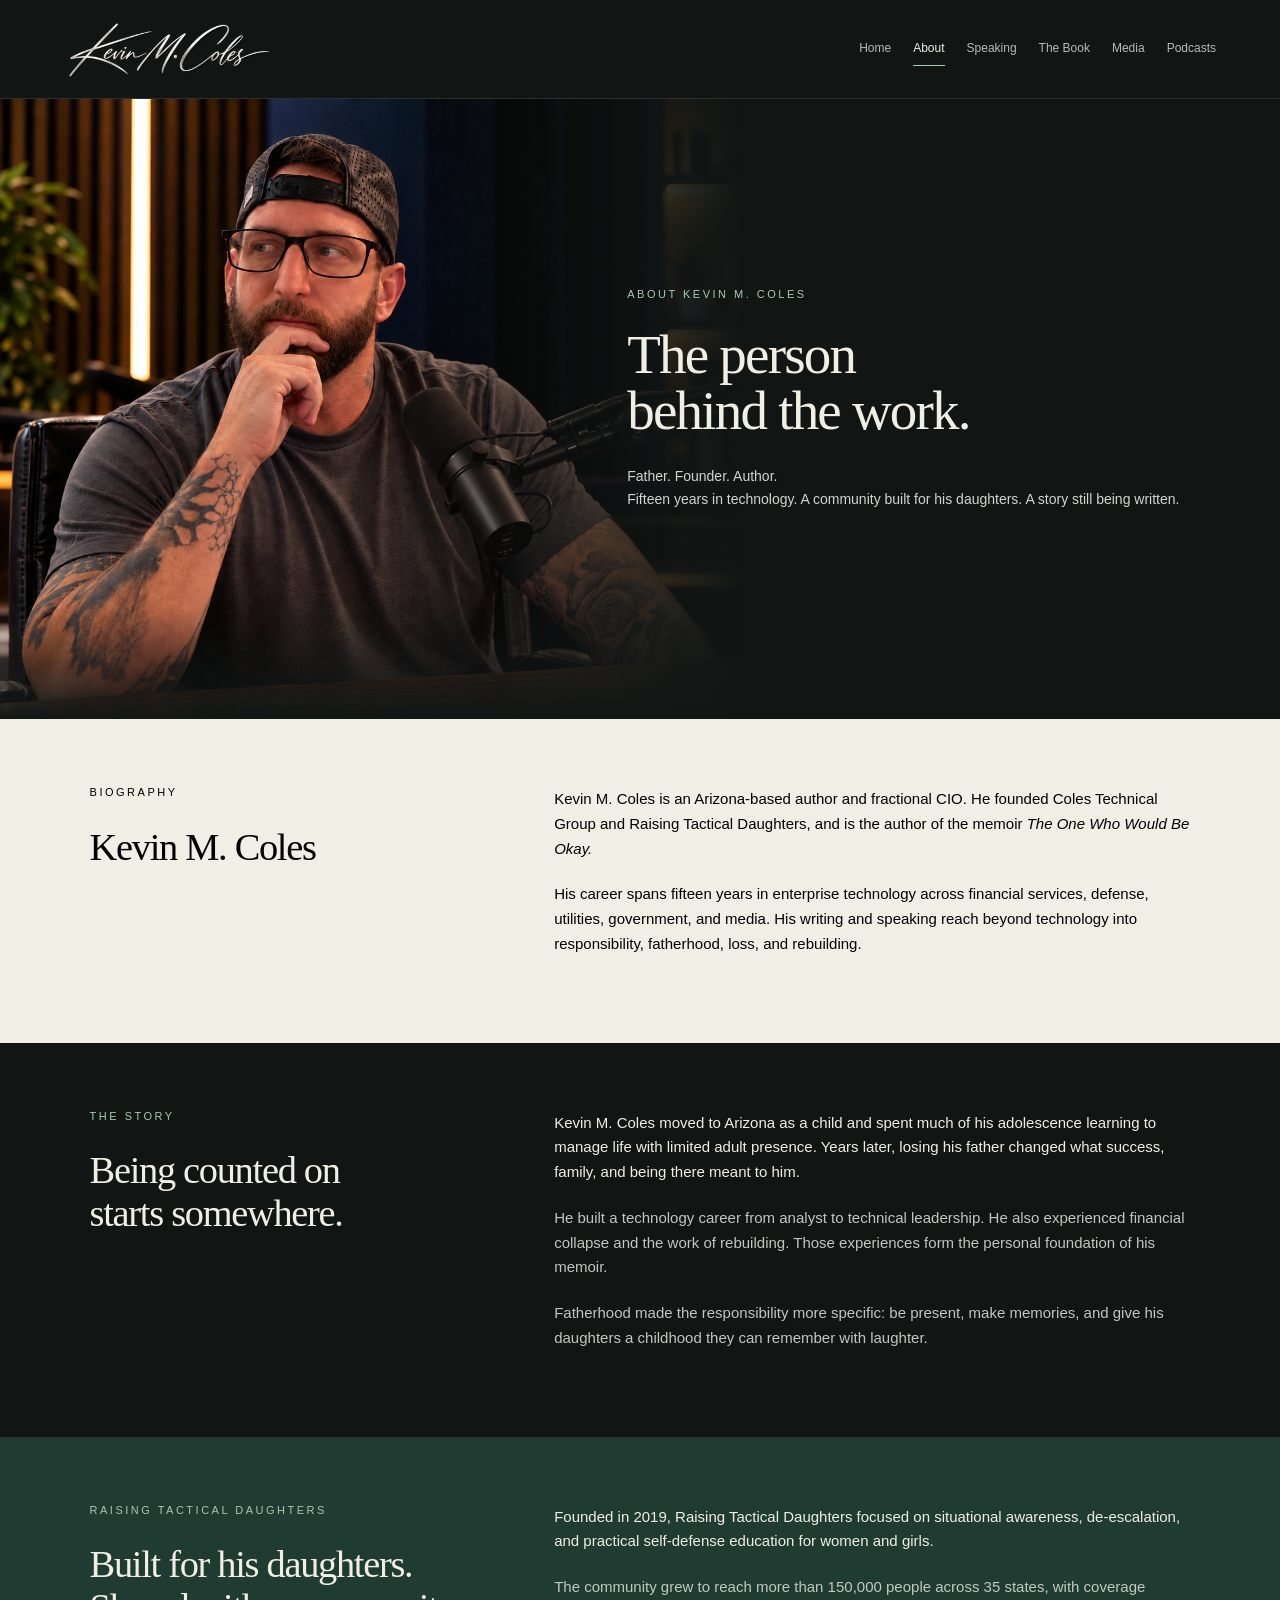
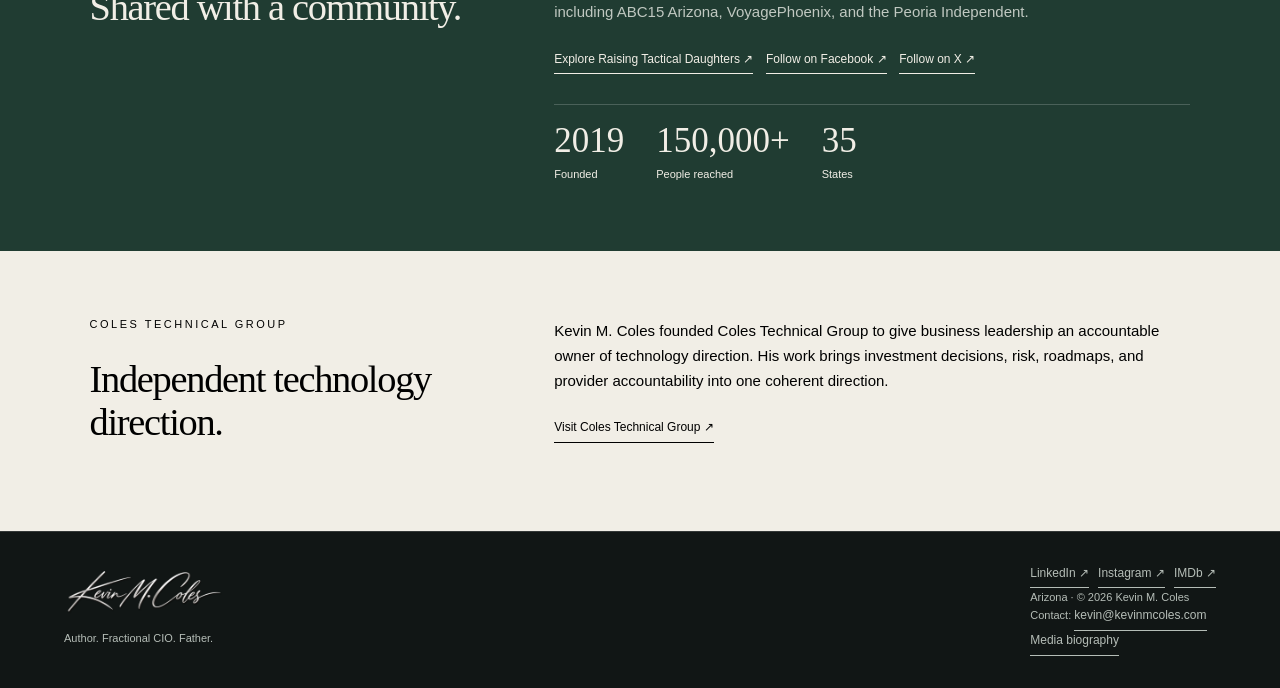
==== about/index.html @ b5ff0e6e "Add Spotify and Apple Podcasts links to Person subjectOf (about)" ====
<!doctype html>
<html lang="en"><head><meta charset="utf-8"><meta name="viewport" content="width=device-width, initial-scale=1"><title>About Kevin M. Coles | Father, Founder &amp; Author</title>
<meta name="description" content="Meet Kevin M. Coles, founder of Coles Technical Group and Raising Tactical Daughters. Discover his story, enterprise technology experience, and approach to fatherhood."><link rel="canonical" href="https://kevinmcoles.com/about/"><meta name="robots" content="index,follow,max-image-preview:large"><meta name="theme-color" content="#111615">
<meta property="og:type" content="website"><meta property="og:site_name" content="Kevin M. Coles"><meta property="og:title" content="About Kevin M. Coles | Father, Founder &amp; Author"><meta property="og:description" content="Meet Kevin M. Coles, founder of Coles Technical Group and Raising Tactical Daughters. Discover his story, enterprise technology experience, and approach to fatherhood."><meta property="og:url" content="https://kevinmcoles.com/about/"><meta property="og:image" content="https://kevinmcoles.com/images/kevin-m-coles-podcast.webp"><meta property="og:image:alt" content="Kevin M. Coles">
<meta name="twitter:card" content="summary_large_image"><meta name="twitter:title" content="About Kevin M. Coles | Father, Founder &amp; Author"><meta name="twitter:description" content="Meet Kevin M. Coles, founder of Coles Technical Group and Raising Tactical Daughters. Discover his story, enterprise technology experience, and approach to fatherhood."><meta name="twitter:image" content="https://kevinmcoles.com/images/kevin-m-coles-podcast.webp">
<link rel="icon" href="/favicon.ico?v=kmc1" sizes="16x16 32x32 48x48"><link rel="icon" href="/favicon-32.png?v=kmc1" type="image/png" sizes="32x32"><link rel="icon" href="/favicon.svg?v=kmc1" type="image/svg+xml" sizes="any"><link rel="apple-touch-icon" href="/apple-touch-icon.png?v=kmc1" sizes="180x180"><link rel="stylesheet" href="/assets/site.css?v=20261025-strip1">
<script type="application/ld+json">{"@context": "https://schema.org", "@graph": [{"@type": "Person", "@id": "https://kevinmcoles.com/#person", "name": "Kevin M. Coles", "givenName": "Kevin", "additionalName": "M.", "familyName": "Coles", "url": "https://kevinmcoles.com/", "image": "https://kevinmcoles.com/images/kevin-portrait.jpg", "description": "Kevin M. Coles is an author and fractional CIO. He founded Coles Technical Group and Raising Tactical Daughters. Not to be confused with the Oregon-based labor attorney of the same name.", "jobTitle": "Author & Fractional CIO", "worksFor": {"@id": "https://colestechnicalgroup.com/#organization"}, "knowsAbout": ["Technology governance", "Enterprise mobility", "Technology leadership", "Fatherhood", "Situational awareness"], "sameAs": ["https://www.linkedin.com/in/kevinmcoles/", "https://www.instagram.com/kevinmcolesofficial/", "https://github.com/KevinMColes", "https://substack.com/@kevinmcoles", "https://medium.com/@KevinMColes", "https://www.amazon.com/stores/author/B0HPX8QGJS", "https://www.goodreads.com/author/show/73347207.Kevin_M_Coles", "https://www.bookbub.com/authors/kevin-m-coles", "https://www.wikidata.org/wiki/Q141620787", "https://www.imdb.com/name/nm19090808/", "https://www.facebook.com/KevinMColesOfficial/", "https://about.me/kevinmcoles", "https://allauthor.com/profile/kevinmcoles/", "https://gravatar.com/kawaiifortunately12cfa35b08", "https://speakerhub.com/speaker/kevin-coles"], "subjectOf": ["https://shows.acast.com/step-stories-podcast-thriving-and-surviving-life-in-blended/episodes/ep-45-kevin-coles", "https://open.spotify.com/episode/154emAimWp7X7W0jd6kQG9", "https://podcasts.apple.com/us/podcast/ep-45-kevin-m-coles-the-father-he-needed-the-father-he-became/id1846685487?i=1000801395231"]}, {"@type": "Organization", "@id": "https://colestechnicalgroup.com/#organization", "name": "Coles Technical Group", "url": "https://colestechnicalgroup.com/", "founder": {"@id": "https://kevinmcoles.com/#person"}}, {"@type": "Organization", "@id": "https://raisingtacticaldaughters.com/#organization", "name": "Raising Tactical Daughters", "legalName": "Kevin M. Coles LLC", "url": "https://raisingtacticaldaughters.com/", "founder": {"@id": "https://kevinmcoles.com/#person"}, "description": "A situational-awareness and safety initiative for girls and women, founded by Kevin M. Coles in Peoria, Arizona in 2019. Operated today as a DBA of Kevin M. Coles LLC.", "foundingDate": "2019", "sameAs": ["https://www.wikidata.org/wiki/Q141694144", "https://www.facebook.com/raisingtacticaldaughtersofficial", "https://x.com/RTDaughters"]}, {"@type": "WebSite", "@id": "https://kevinmcoles.com/#website", "url": "https://kevinmcoles.com/", "name": "Kevin M. Coles", "publisher": {"@id": "https://kevinmcoles.com/#person"}}, {"@type": "ProfilePage", "@id": "https://kevinmcoles.com/about/#webpage", "url": "https://kevinmcoles.com/about/", "name": "About Kevin M. Coles | Father, Founder & Author", "description": "Meet Kevin M. Coles, founder of Coles Technical Group and Raising Tactical Daughters. Discover his story, enterprise technology experience, and approach to fatherhood.", "isPartOf": {"@id": "https://kevinmcoles.com/#website"}, "mainEntity": {"@id": "https://kevinmcoles.com/#person"}, "about": {"@id": "https://kevinmcoles.com/#person"}}]}</script>
</head><body><div id="kmc-site"><a class="skip-link" href="#main-content">Skip to content</a><header class="nav"><a class="brand" href="/" aria-label="Kevin M. Coles | Home"><img src="/images/kevin-m-coles-signature.webp" alt="Kevin M. Coles" width="720" height="240" decoding="async"></a><nav class="links" aria-label="Main navigation"><a href="/">Home</a><a href="/about/" aria-current="page">About</a><a href="/speaking/">Speaking</a><a href="/book/">The Book</a><a href="/media/">Media</a><a href="/podcasts/">Podcasts</a></nav></header><main id="main-content"><div class="page" data-view="about">
<div class="about-opening"><img src="/images/kevin-m-coles-podcast.webp" alt="Kevin M. Coles seated at a podcast microphone" width="1374" height="1145" decoding="async" fetchpriority="high"><div class="about-opening-copy"><div class="eyebrow">About Kevin M. Coles</div><h1><span>The person</span><span>behind the work.</span></h1><p>Father. Founder. Author.<br>Fifteen years in technology. A community built for his daughters. A story still being written.</p></div></div>
<section class="block light"><div class="about-editorial"><div class="about-section-heading"><div class="eyebrow">Biography</div><h2>Kevin M. Coles</h2></div><div class="about-section-body"><p>Kevin M. Coles is an Arizona-based author and fractional CIO. He founded Coles Technical Group and Raising Tactical Daughters, and is the author of the memoir <em>The One Who Would Be Okay.</em></p><p>His career spans fifteen years in enterprise technology across financial services, defense, utilities, government, and media. His writing and speaking reach beyond technology into responsibility, fatherhood, loss, and rebuilding.</p></div></div></section>
<section class="block"><div class="about-editorial"><div class="about-section-heading"><div class="eyebrow">The story</div><h2>Being counted on<br>starts somewhere.</h2></div><div class="about-section-body"><p>Kevin M. Coles moved to Arizona as a child and spent much of his adolescence learning to manage life with limited adult presence. Years later, losing his father changed what success, family, and being there meant to him.</p><p class="muted">He built a technology career from analyst to technical leadership. He also experienced financial collapse and the work of rebuilding. Those experiences form the personal foundation of his memoir.</p><p class="muted">Fatherhood made the responsibility more specific: be present, make memories, and give his daughters a childhood they can remember with laughter.</p></div></div></section>
<section class="block green"><div class="about-editorial"><div class="about-section-heading"><div class="eyebrow">Raising Tactical Daughters</div><h2>Built for his daughters.<br>Shared with a community.</h2></div><div class="about-section-body"><p>Founded in 2019, Raising Tactical Daughters focused on situational awareness, de-escalation, and practical self-defense education for women and girls.</p><p class="muted">The community grew to reach more than 150,000 people across 35 states, with coverage including ABC15 Arizona, VoyagePhoenix, and the Peoria Independent.</p><a class="text-link" href="https://raisingtacticaldaughters.com/" target="_blank" rel="noopener">Explore Raising Tactical Daughters ↗</a> &nbsp; <a class="text-link" href="https://www.facebook.com/raisingtacticaldaughtersofficial" target="_blank" rel="noopener">Follow on Facebook ↗</a> &nbsp; <a class="text-link" href="https://x.com/RTDaughters" target="_blank" rel="noopener">Follow on X ↗</a><div class="stats"><div><b>2019</b><span>Founded</span></div><div><b>150,000+</b><span>People reached</span></div><div><b>35</b><span>States</span></div></div></div></div></section>
<section class="block light"><div class="about-editorial"><div class="about-section-heading"><div class="eyebrow">Coles Technical Group</div><h2>Independent technology direction.</h2></div><div class="about-section-body"><p>Kevin M. Coles founded Coles Technical Group to give business leadership an accountable owner of technology direction. His work brings investment decisions, risk, roadmaps, and provider accountability into one coherent direction.</p><a class="text-link" href="https://colestechnicalgroup.com" target="_blank" rel="noopener">Visit Coles Technical Group ↗</a></div></div></section>
</div></main><footer><div class="footer-identity"><a class="footer-signature" href="/" aria-label="Kevin M. Coles | Home"><img src="/images/kevin-m-coles-signature.webp" alt="Kevin M. Coles" width="720" height="240" decoding="async"></a><span>Author. Fractional CIO. Father.</span></div><div><a class="text-link" href="https://www.linkedin.com/in/kevinmcoles/" target="_blank" rel="noopener">LinkedIn ↗</a> &nbsp; <a class="text-link" href="https://www.instagram.com/kevinmcolesofficial/" target="_blank" rel="noopener">Instagram ↗</a> &nbsp; <a class="text-link" href="https://www.imdb.com/name/nm19090808/" target="_blank" rel="noopener">IMDb ↗</a><br>Arizona · © 2026 Kevin M. Coles<br>Contact: <a class="text-link" href="mailto:kevin@kevinmcoles.com">kevin@kevinmcoles.com</a><br><a class="text-link" href="/media/#press-bio">Media biography</a></div></footer></div></body></html>
---- assets/site.css ----
#kmc-site{--ink:#111615;--paper:#f1eee6;--fog:#b5bdb7;--green:#a8c9b1;--pine:#203c32;background:var(--ink);color:var(--paper);font:15px/1.65 Arial,sans-serif}#kmc-site *{box-sizing:border-box}#kmc-site button,#kmc-site a{font:inherit}#kmc-site button{cursor:pointer}#kmc-site .nav{display:flex;align-items:center;justify-content:space-between;gap:22px;padding:25px 5%;border-bottom:1px solid #ffffff1c;flex-wrap:wrap}#kmc-site .brand{font:italic 27px Georgia,serif;letter-spacing:-1px;background:none;color:var(--paper);border:0;padding:0}#kmc-site .links{display:flex;gap:22px;flex-wrap:wrap}#kmc-site .links button{border:0;color:var(--fog);background:none;padding:7px 0;font-size:12px}#kmc-site .links button[aria-current=page]{color:var(--paper);border-bottom:1px solid var(--green)}#kmc-site .page[hidden]{display:none}#kmc-site .hero{display:grid;grid-template-columns:1.05fr 1fr;min-height:560px}#kmc-site .hero-copy{padding:65px 10% 65px 10%;display:flex;flex-direction:column;justify-content:center}#kmc-site .eyebrow{font:11px/1.5 Arial,sans-serif;letter-spacing:2.5px;text-transform:uppercase;color:var(--green);margin-bottom:25px}#kmc-site h1{font:500 clamp(48px,7vw,83px)/1.02 Georgia,serif;letter-spacing:-3px;margin:0 0 26px}#kmc-site h2{font:500 clamp(32px,4vw,48px)/1.12 Georgia,serif;letter-spacing:-1.3px;margin:0 0 22px}#kmc-site h3{font:500 26px/1.22 Georgia,serif;margin:0 0 15px}#kmc-site p{margin:0 0 21px;max-width:650px}#kmc-site .muted{color:var(--fog)}#kmc-site .photo{position:relative;overflow:hidden;background:#202824}#kmc-site .photo img{width:100%;height:100%;object-fit:cover;position:absolute;object-position:center 18%}#kmc-site .caption{position:absolute;bottom:20px;left:25px;right:25px;color:#fff;font-size:10px;letter-spacing:2px;text-transform:uppercase;text-shadow:0 1px 8px #000}#kmc-site .actions{display:flex;gap:12px;flex-wrap:wrap;margin-top:15px}#kmc-site .action{padding:13px 21px;background:var(--paper);color:var(--ink);border:1px solid var(--paper);text-decoration:none;font-size:12px;display:inline-block}#kmc-site .action.outline{background:transparent;color:inherit;border-color:#87948a}#kmc-site .strip{padding:23px 5%;display:flex;gap:20px;justify-content:space-between;align-items:center;flex-wrap:wrap;background:linear-gradient(90deg,#111615 0%,#1b3327 18%,#2a4d3a 50%,#1b3327 82%,#111615 100%);border-top:1px solid #a8c9b126;border-bottom:1px solid #a8c9b126}#kmc-site .strip span{font-size:11px;color:var(--green);letter-spacing:2px;text-transform:uppercase}#kmc-site .strip strong{font:500 17px Georgia,serif;cursor:default}#kmc-site section.block{padding:65px 7%}#kmc-site .light{background:var(--paper);color:var(--ink)}#kmc-site .light .eyebrow{color:#41664e}#kmc-site .light .muted{color:#58635d}#kmc-site .split{display:grid;grid-template-columns:1fr 1fr;gap:60px;align-items:center}#kmc-site .three{display:grid;grid-template-columns:repeat(3,1fr);gap:28px}#kmc-site .item{border-top:1px solid #87948a66;padding-top:24px}#kmc-site .item p{font-size:14px}#kmc-site .text-link{border:0;border-bottom:1px solid currentColor;padding:0 0 4px;background:none;color:inherit;text-decoration:none;font-size:12px}#kmc-site .book{background:#243c31;color:#eee8dc;aspect-ratio:0.69;max-width:245px;width:85%;margin:10px auto;padding:28px 22px;display:flex;flex-direction:column;justify-content:space-between;box-shadow:10px 14px 0 #11161520;border-left:7px solid #152b21;transform:rotate(-5deg)}#kmc-site .book-title{font:500 37px/1.04 Georgia,serif;letter-spacing:-1px}#kmc-site .book small{font-size:9px;letter-spacing:2px}#kmc-site .book-author{font:14px Georgia,serif}#kmc-site .book-note{text-align:center;font-size:10px;color:#626d65;margin-top:30px}#kmc-site .green{background:var(--pine)}#kmc-site .row{display:grid;grid-template-columns:0.65fr 1.35fr;gap:40px;padding:30px 0;border-top:1px solid #87948a66}#kmc-site .row .eyebrow{margin-bottom:10px}#kmc-site .pagehead{padding:65px 7% 40px;max-width:850px}#kmc-site .pagehead h1{font-size:clamp(45px,7vw,70px)}#kmc-site footer{padding:32px 5%;border-top:1px solid #ffffff25;display:flex;justify-content:space-between;gap:20px;flex-wrap:wrap;font-size:11px;color:var(--fog)}#kmc-site .end{padding:55px 7%;display:flex;justify-content:space-between;align-items:center;gap:25px;flex-wrap:wrap}#kmc-site .end h2{margin:0}#kmc-site .inquiry{padding:26px;background:#ffffff0a;margin-top:25px}#kmc-site .inquiry[hidden]{display:none}#kmc-site .inquiry p{font-size:13px}#kmc-site .form-grid{display:grid;grid-template-columns:1fr 1fr;gap:12px}#kmc-site label{font-size:12px;display:block}#kmc-site input,#kmc-site textarea,#kmc-site select{width:100%;background:var(--ink);color:var(--paper);border:1px solid #87948a;padding:12px;font:14px Arial,sans-serif;margin:7px 0 12px}#kmc-site textarea{min-height:85px}#kmc-site .note{font-size:11px;color:var(--fog)}#kmc-site .stats{display:flex;gap:45px;flex-wrap:wrap;margin-top:30px}#kmc-site .stats b{display:block;font:500 35px Georgia,serif}#kmc-site .stats span{font-size:11px}#kmc-site .wide-copy{max-width:700px}#kmc-site .design{font-size:11px;background:#1b2420;padding:12px 5%;color:var(--fog)}@media(max-width:650px){#kmc-site .hero{grid-template-columns:1fr}#kmc-site .hero-copy{padding:45px 7%}#kmc-site .photo{min-height:390px;grid-row:2}#kmc-site .split,#kmc-site .three,#kmc-site .row{grid-template-columns:1fr;gap:25px}#kmc-site .nav{gap:12px}#kmc-site .links{gap:17px}#kmc-site .form-grid{grid-template-columns:1fr}#kmc-site section.block{padding:45px 7%}#kmc-site .hero h1{font-size:64px}}

#kmc-site .light h1,#kmc-site .light h2,#kmc-site .light h3,#kmc-site .light p,#kmc-site .light p em,#kmc-site .light .muted,#kmc-site .light .eyebrow,#kmc-site .light .text-link,#kmc-site .light .action.outline,#kmc-site .light .book-note{color:#000!important;-webkit-text-fill-color:#000!important}
#kmc-site .book,#kmc-site .book small,#kmc-site .book-title,#kmc-site .book-author{color:#f1eee6!important;-webkit-text-fill-color:#f1eee6!important}
#kmc-site [data-view="home"] .hero{display:block;position:relative;isolation:isolate;min-height:640px;overflow:hidden;background:#111615}
#kmc-site [data-view="home"] .hero>.photo{position:absolute;inset:0 0 0 38%;z-index:-2;min-height:0;background:#111615}
#kmc-site [data-view="home"] .hero>.photo img{object-fit:cover;object-position:55% 17%;height:100%;width:100%}
#kmc-site [data-view="home"] .hero:after{content:"";position:absolute;inset:0;z-index:-1;pointer-events:none;background:linear-gradient(90deg,#111615 0%,#111615 32%,rgba(17,22,21,.97) 39%,rgba(17,22,21,.7) 47%,rgba(17,22,21,.15) 61%,transparent 75%),linear-gradient(0deg,rgba(17,22,21,.55),transparent 25%)}
#kmc-site [data-view="home"] .hero-copy{position:relative;width:60%;padding:90px 0 90px 7%;min-height:640px;justify-content:center}
#kmc-site [data-view="home"] .hero h1{font-size:clamp(62px,8.7vw,105px);letter-spacing:-4px;max-width:100%;text-shadow:0 3px 24px #11161555}
#kmc-site [data-view="home"] .hero-copy p{max-width:345px;color:#d1d6d0}
#kmc-site [data-view="home"] .hero-copy .actions{max-width:450px}
#kmc-site [data-view="home"] .hero .caption{display:none}
#kmc-site [data-view="about"] .about-intro{grid-template-columns:.95fr 1.15fr;gap:50px;align-items:center}
#kmc-site [data-view="about"] .about-photo{background:#17201e;min-height:450px;aspect-ratio:1.1;overflow:hidden;position:relative;margin:0}
#kmc-site [data-view="about"] .about-photo img{width:100%;height:100%;position:absolute;inset:0;object-fit:cover;object-position:45% center}
@media(max-width:650px){#kmc-site [data-view="home"] .hero{min-height:760px}#kmc-site [data-view="home"] .hero>.photo{inset:0 0 auto 0;height:440px}#kmc-site [data-view="home"] .hero>.photo img{object-position:center 19%}#kmc-site [data-view="home"] .hero:after{background:linear-gradient(0deg,#111615 0%,#111615 40%,rgba(17,22,21,.94) 48%,rgba(17,22,21,.3) 66%,transparent 83%)}#kmc-site [data-view="home"] .hero-copy{width:100%;min-height:760px;justify-content:flex-end;padding:340px 7% 45px}#kmc-site [data-view="home"] .hero h1{font-size:64px;letter-spacing:-2px}#kmc-site [data-view="home"] .hero-copy p{max-width:100%}#kmc-site [data-view="about"] .about-intro{grid-template-columns:1fr;gap:30px}#kmc-site [data-view="about"] .about-photo{min-height:0;aspect-ratio:1.1}}

#kmc-site .about-opening{position:relative;isolation:isolate;min-height:620px;display:flex;justify-content:flex-end;align-items:center;overflow:hidden;background:#111615}
#kmc-site .about-opening>img{position:absolute;inset:0;width:100%;height:100%;object-fit:cover;object-position:35% 35%;z-index:-2}
#kmc-site .about-opening:after{content:"";position:absolute;inset:0;z-index:-1;background:linear-gradient(90deg,transparent 26%,rgba(17,22,21,.15) 40%,rgba(17,22,21,.86) 64%,#111615 100%),linear-gradient(0deg,#111615 0%,transparent 20%)}
#kmc-site .about-opening-copy{width:43%;padding:50px 6% 50px 0}
#kmc-site .about-opening-copy h1{font-size:clamp(38px,5vw,64px);letter-spacing:-2px}
#kmc-site .about-opening-copy p{color:#d1d6d0;font-size:14px}
#kmc-site .about-bio{max-width:740px;margin:auto}
#kmc-site .about-bio p{max-width:none}
@media(max-width:650px){#kmc-site .about-opening{min-height:750px;align-items:flex-end}#kmc-site .about-opening>img{height:490px;object-position:32% center}#kmc-site .about-opening:after{background:linear-gradient(0deg,#111615 0%,#111615 33%,rgba(17,22,21,.9) 40%,transparent 68%)}#kmc-site .about-opening-copy{width:100%;padding:380px 7% 40px}#kmc-site .about-opening-copy h1{font-size:48px}}


html{scroll-behavior:smooth;background:#111615}body{margin:0}#kmc-site{min-height:100vh}#kmc-site .nav .links a{border:0;color:var(--fog);background:none;padding:7px 0;font-size:12px;text-decoration:none}#kmc-site .nav .links a[aria-current=page]{color:var(--paper);border-bottom:1px solid var(--green)}#kmc-site .brand{text-decoration:none}#kmc-site a:focus-visible{outline:3px solid var(--green);outline-offset:6px}#kmc-site .light a:focus-visible{outline-color:#203c32}#kmc-site .skip-link{position:absolute;top:-100px;left:20px;z-index:10;background:#f1eee6;color:#000;padding:12px}#kmc-site .skip-link:focus{top:10px}#kmc-site .hero-copy .eyebrow{max-width:350px}#kmc-site .photo img,#kmc-site .about-opening>img{display:block}#kmc-site .light .book-title,#kmc-site .light .book-author,#kmc-site .light .book small{color:#f1eee6!important;-webkit-text-fill-color:#f1eee6!important}#kmc-site .record-links{display:flex;gap:15px;flex-wrap:wrap}#kmc-site .muted{color:#c0c8c1}#kmc-site .inquiry-note{font-size:13px;margin-top:18px}#kmc-site .text-link{display:inline-block}#kmc-site .nav{max-width:1600px;margin:auto}#kmc-site main,#kmc-site footer{max-width:1600px;margin:auto}#kmc-site .hero h1,#kmc-site .about-opening-copy h1{color:#f1eee6}#kmc-site .pagehead h1,#kmc-site .block:not(.light) h2,#kmc-site .block:not(.light) h3,#kmc-site .end:not(.light) h2{color:#f1eee6}#kmc-site .action:hover{background:#dce6db;border-color:#dce6db}#kmc-site .action.outline:hover{background:#ffffff12}#kmc-site .light .action.outline:hover{background:#1116150a}#kmc-site .text-link:hover{opacity:.75}#kmc-site .brand:hover{color:#a8c9b1}#kmc-site .light .item .eyebrow{font-size:11px}#kmc-site .light{color-scheme:light}#kmc-site .portrait-credit{font-size:11px;color:#c0c8c1}#kmc-site .footer-more{padding-top:14px}#kmc-site .footer-more a{font-size:11px}
@media(min-width:1400px){#kmc-site .hero{min-height:740px}#kmc-site .hero-copy{min-height:740px}}@media(max-width:380px){#kmc-site .links{gap:12px}#kmc-site .brand{font-size:25px}#kmc-site .action{padding:12px 15px}#kmc-site [data-view="home"] .hero h1{font-size:58px}#kmc-site [data-view="about"] .about-opening-copy h1{font-size:43px}}@media(prefers-reduced-motion:reduce){html{scroll-behavior:auto}*,*:before,*:after{animation:none!important;transition:none!important}}

#kmc-site .actual-book{width:85%;max-width:300px;margin:20px auto 10px;transform:rotate(-3deg);box-shadow:6px 5px 0 #d3cbbd,13px 16px 28px #11161526;border-left:4px solid #d4cbbb;background:#f1eee6}#kmc-site .actual-book img{display:block;width:100%;height:auto}#kmc-site .book-subtitle{font:italic 23px/1.4 Georgia,serif}#kmc-site .actual-book+.book-note{margin-top:24px}

/* Keep the whole portrait in frame rather than enlarging it to fill a wide slot. */
#kmc-site [data-view="home"] .hero>.photo img{inset:auto 4% 0 auto;width:auto;height:calc(100% - 36px);max-width:100%;object-fit:contain;object-position:right bottom;mask-image:linear-gradient(to right,transparent 0%,#000 18%,#000 100%);-webkit-mask-image:linear-gradient(to right,transparent 0%,#000 18%,#000 100%)}
#kmc-site .about-opening>img{inset:0 auto 0 0;width:67%;height:100%;object-fit:contain;object-position:left center}
#kmc-site [data-view="about"] .about-bio,#kmc-site [data-view="about"] .wide-copy{width:100%;max-width:none;margin:0;text-align:left}
#kmc-site [data-view="about"] .block p{max-width:none}
@media(max-width:650px){#kmc-site [data-view="home"] .hero>.photo img{inset:14px 0 0;width:100%;height:100%;object-fit:contain;object-position:center top;mask-image:none;-webkit-mask-image:none}#kmc-site .about-opening>img{width:100%;height:490px;object-fit:contain;object-position:center top}}
@media(min-width:651px){#kmc-site [data-view="home"] .hero:after{background:linear-gradient(180deg,#111615 0%,rgba(17,22,21,0) 18%),linear-gradient(90deg,#111615 0%,#111615 32%,rgba(17,22,21,.97) 39%,rgba(17,22,21,.7) 47%,rgba(17,22,21,.15) 61%,transparent 75%),linear-gradient(0deg,rgba(17,22,21,.55),transparent 25%)}}

/* About: one blended photographic opening and a consistent editorial grid. */
#kmc-site .about-opening>img{inset:0 auto 0 0;width:auto;height:100%;max-width:72%;object-fit:contain;object-position:left center;mask-image:linear-gradient(90deg,#000 0%,#000 52%,transparent 100%);-webkit-mask-image:linear-gradient(90deg,#000 0%,#000 52%,transparent 100%)}
#kmc-site .about-opening:after{background:linear-gradient(90deg,transparent 0%,transparent 28%,rgba(17,22,21,.12) 42%,#111615 73%),linear-gradient(0deg,#111615 0%,transparent 18%)}
#kmc-site .about-opening-copy{width:51%;padding:55px 7% 55px 0}
#kmc-site .about-opening-copy h1{font-size:clamp(38px,4.3vw,62px);letter-spacing:-1.8px}
#kmc-site .about-opening-copy h1 span{display:block}
#kmc-site [data-view="about"] .about-editorial{display:grid;grid-template-columns:minmax(0,.85fr) minmax(0,1.35fr);gap:clamp(32px,5vw,80px);align-items:start;width:100%}
#kmc-site [data-view="about"] .about-section-heading h2{font-size:clamp(29px,3vw,43px)}
#kmc-site [data-view="about"] .about-section-body{max-width:720px;min-width:0;padding-top:3px}
#kmc-site [data-view="about"] .about-section-body p{max-width:none}
#kmc-site [data-view="about"] .stats{gap:32px;padding-top:16px;border-top:1px solid #ffffff30}
@media(max-width:750px){#kmc-site [data-view="about"] .about-editorial{grid-template-columns:1fr;gap:16px}#kmc-site [data-view="about"] .about-section-body{max-width:none;padding:0}}
@media(max-width:650px){#kmc-site .about-opening>img{width:100%;height:auto;max-width:none;inset:0 0 auto;mask-image:linear-gradient(180deg,#000 0%,#000 55%,transparent 100%);-webkit-mask-image:linear-gradient(180deg,#000 0%,#000 55%,transparent 100%)}#kmc-site .about-opening:after{background:linear-gradient(0deg,#111615 0%,#111615 28%,rgba(17,22,21,.65) 43%,transparent 66%)}#kmc-site .about-opening-copy{width:100%;padding:370px 7% 45px}#kmc-site .about-opening-copy h1{font-size:clamp(35px,7.5vw,48px)}}

/* The signature is the brand mark; keep it readable and give it room. */
#kmc-site .nav{padding-top:14px;padding-bottom:14px;min-height:94px}
#kmc-site .brand{display:block;width:210px;flex:0 0 auto;padding:0;border:0}
#kmc-site .brand img{display:block;width:100%;height:auto}
#kmc-site .footer-identity{display:flex;flex-direction:column;gap:12px}
#kmc-site .footer-signature{display:block;width:160px}
#kmc-site .footer-signature img{display:block;width:100%;height:auto}
#kmc-site .strip>a{font:500 17px Georgia,serif;color:var(--paper);text-decoration:none;border-bottom:1px solid transparent;padding:4px 0}
#kmc-site .strip>a:hover{border-bottom-color:var(--green)}
#kmc-site .speaking-opening{max-width:none;display:grid;grid-template-columns:minmax(0,1.5fr) minmax(0,.65fr);gap:clamp(35px,5vw,80px);padding-bottom:65px}
#kmc-site .speaking-opening h1{font-size:clamp(40px,4.3vw,66px);letter-spacing:-2px}
#kmc-site .speaking-context{padding-top:8px;min-width:0}
#kmc-site .context-line{border-top:1px solid #ffffff25;padding:20px 0 4px}
#kmc-site .context-line>span{font:500 20px/1.2 Georgia,serif;color:var(--paper);display:block;margin-bottom:10px}
#kmc-site .context-line p{font-size:13px;color:#c0c8c1}
#kmc-site .press-feature{display:grid;grid-template-columns:.65fr 1.35fr;gap:40px;border-top:1px solid #87948a66;padding:38px 0 35px;align-items:center}
#kmc-site .press-feature h2{margin-bottom:12px}
#kmc-site .press-topic{font:italic 23px/1.3 Georgia,serif}
#kmc-site [data-view="media"] .pagehead{max-width:1000px}
#kmc-site [data-view="media"] .block.green p{max-width:790px}
@media(max-width:850px){#kmc-site .speaking-opening{grid-template-columns:1fr}#kmc-site .speaking-context{display:grid;grid-template-columns:repeat(3,minmax(0,1fr));gap:18px}#kmc-site .speaking-context>.eyebrow{grid-column:1/-1;margin-bottom:0}}
@media(max-width:650px){#kmc-site .nav{padding-top:12px;padding-bottom:15px;gap:13px}#kmc-site .brand{width:185px}#kmc-site .speaking-context,#kmc-site .press-feature{grid-template-columns:1fr;gap:15px}#kmc-site .speaking-opening h1{font-size:43px;letter-spacing:-1.7px}#kmc-site .press-feature{padding:28px 0}#kmc-site .speaking-opening{padding-bottom:45px}}
#kmc-site .press-quote{font:500 clamp(23px,2.5vw,32px)/1.35 Georgia,serif;margin:0 0 16px;letter-spacing:-.4px}#kmc-site .quote-credit{font-size:11px;text-transform:uppercase;letter-spacing:1.3px}

/* Give the speaking overview and memoir separate visual beats. */
#kmc-site [data-view="home"] .home-talks{padding-bottom:100px}
#kmc-site [data-view="home"] .home-talks>h2{margin-bottom:40px}
#kmc-site [data-view="home"] .home-talks .three{gap:36px}
#kmc-site [data-view="home"] .home-talks .item{display:flex;flex-direction:column;align-items:flex-start}
#kmc-site [data-view="home"] .home-talks .item .text-link{margin-top:auto}
#kmc-site [data-view="home"] .home-book{position:relative;padding-top:105px;padding-bottom:100px}
#kmc-site [data-view="home"] .home-book:before{content:"";position:absolute;left:7%;right:7%;top:0;height:1px;background:#11161529}
#kmc-site [data-view="home"] .home-book .split{gap:80px}
@media(max-width:650px){#kmc-site [data-view="home"] .home-talks{padding-bottom:65px}#kmc-site [data-view="home"] .home-talks>h2{margin-bottom:30px}#kmc-site [data-view="home"] .home-talks .three{gap:38px}#kmc-site [data-view="home"] .home-book{padding-top:70px;padding-bottom:65px}#kmc-site [data-view="home"] .home-book .split{gap:45px}}

/* The real Kit embed sits in a dedicated, responsive signup section. */
#kmc-site .newsletter{border-top:1px solid #ffffff20;padding-top:85px;padding-bottom:85px}
#kmc-site .newsletter .split{align-items:center}
#kmc-site .newsletter-form{min-width:0;background:#f1eee6;color:#111615;padding:24px;border-radius:3px;color-scheme:light}
#kmc-site .newsletter-form .formkit-form{margin:0 auto!important;max-width:100%!important;width:100%!important}
#kmc-site .newsletter-form input{max-width:100%;color:#111615}
#kmc-site .newsletter-form p{max-width:100%}
@media(max-width:650px){#kmc-site .newsletter{padding-top:60px;padding-bottom:60px}#kmc-site .newsletter-form{padding:12px}}
#kmc-site .newsletter-form input[type="email"]{background:#fff!important;color:#111615!important;-webkit-text-fill-color:#111615!important;border:1px solid #a4aea6!important;font:15px/1.5 Arial,sans-serif!important}
#kmc-site .newsletter-form input[type="email"]::placeholder{color:#59655d!important;opacity:1}
#kmc-site .newsletter-form input:focus-visible{outline:2px solid #203c32;outline-offset:3px}
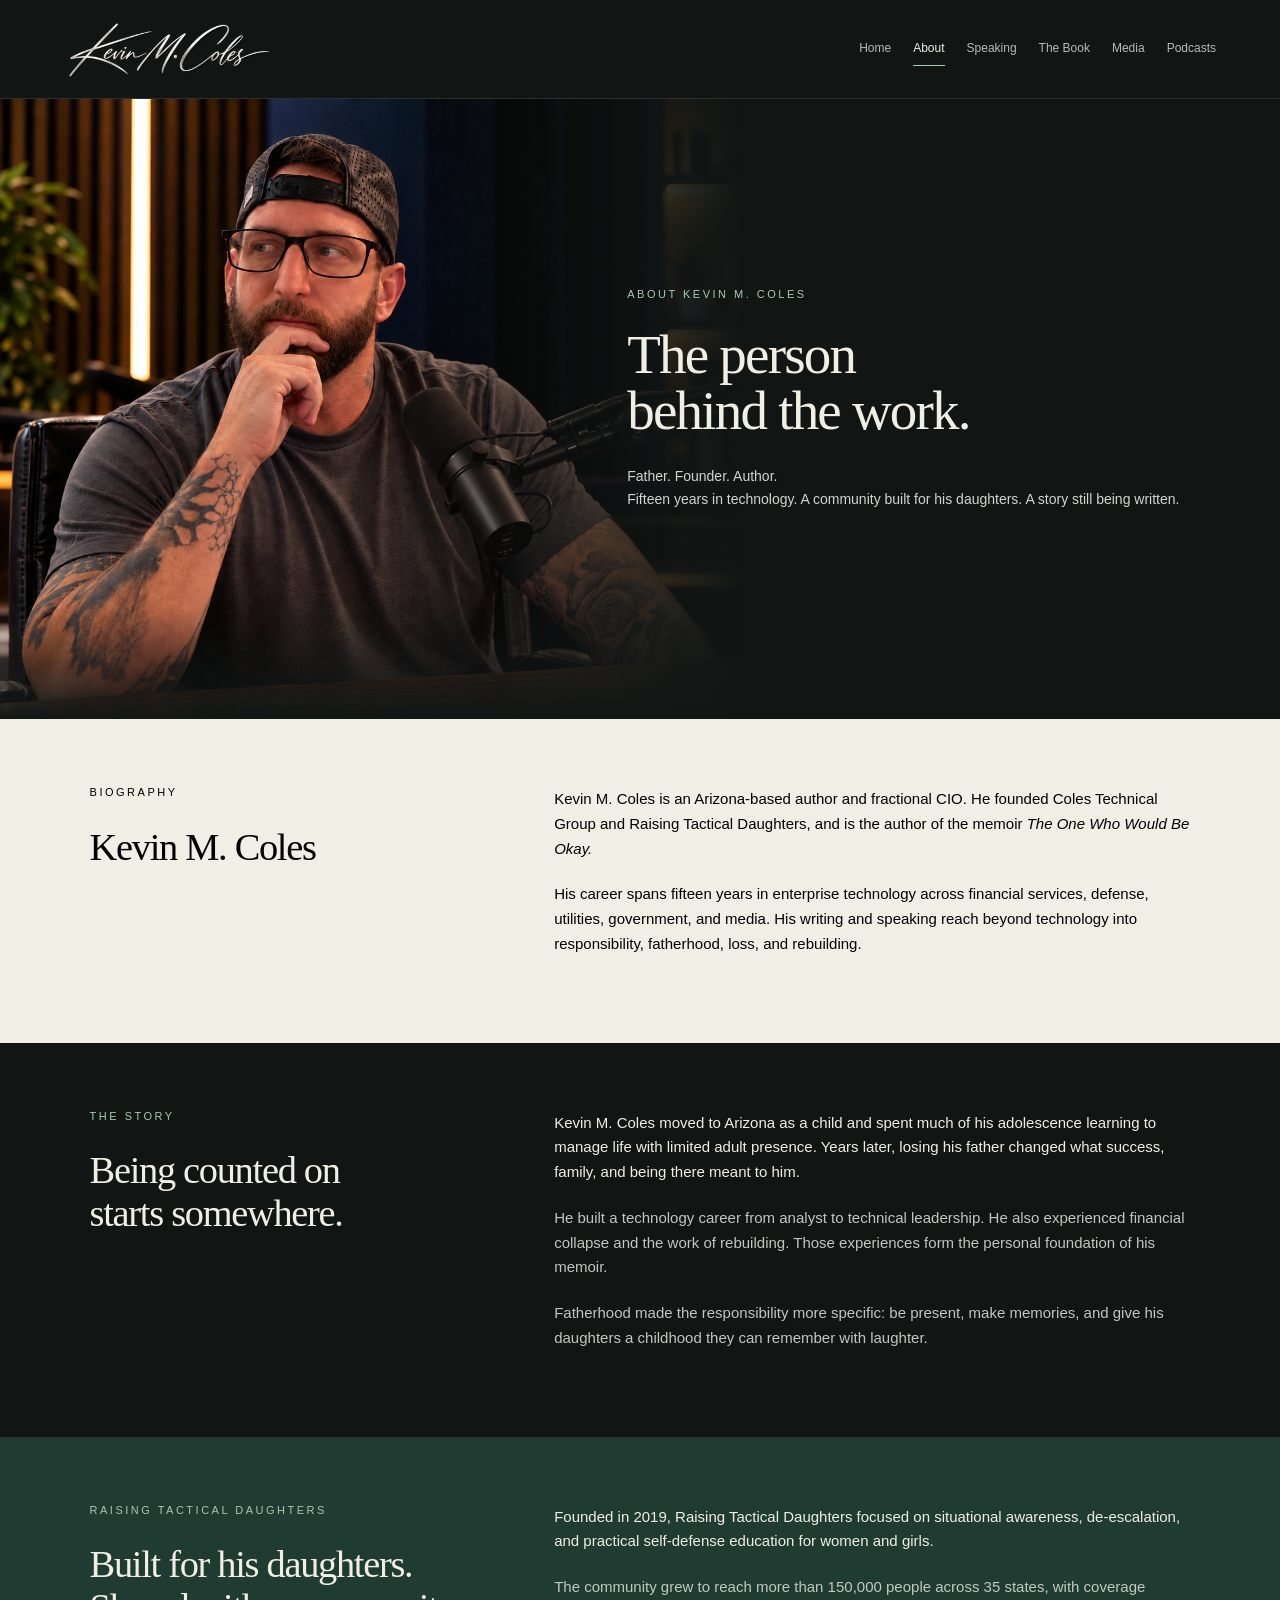
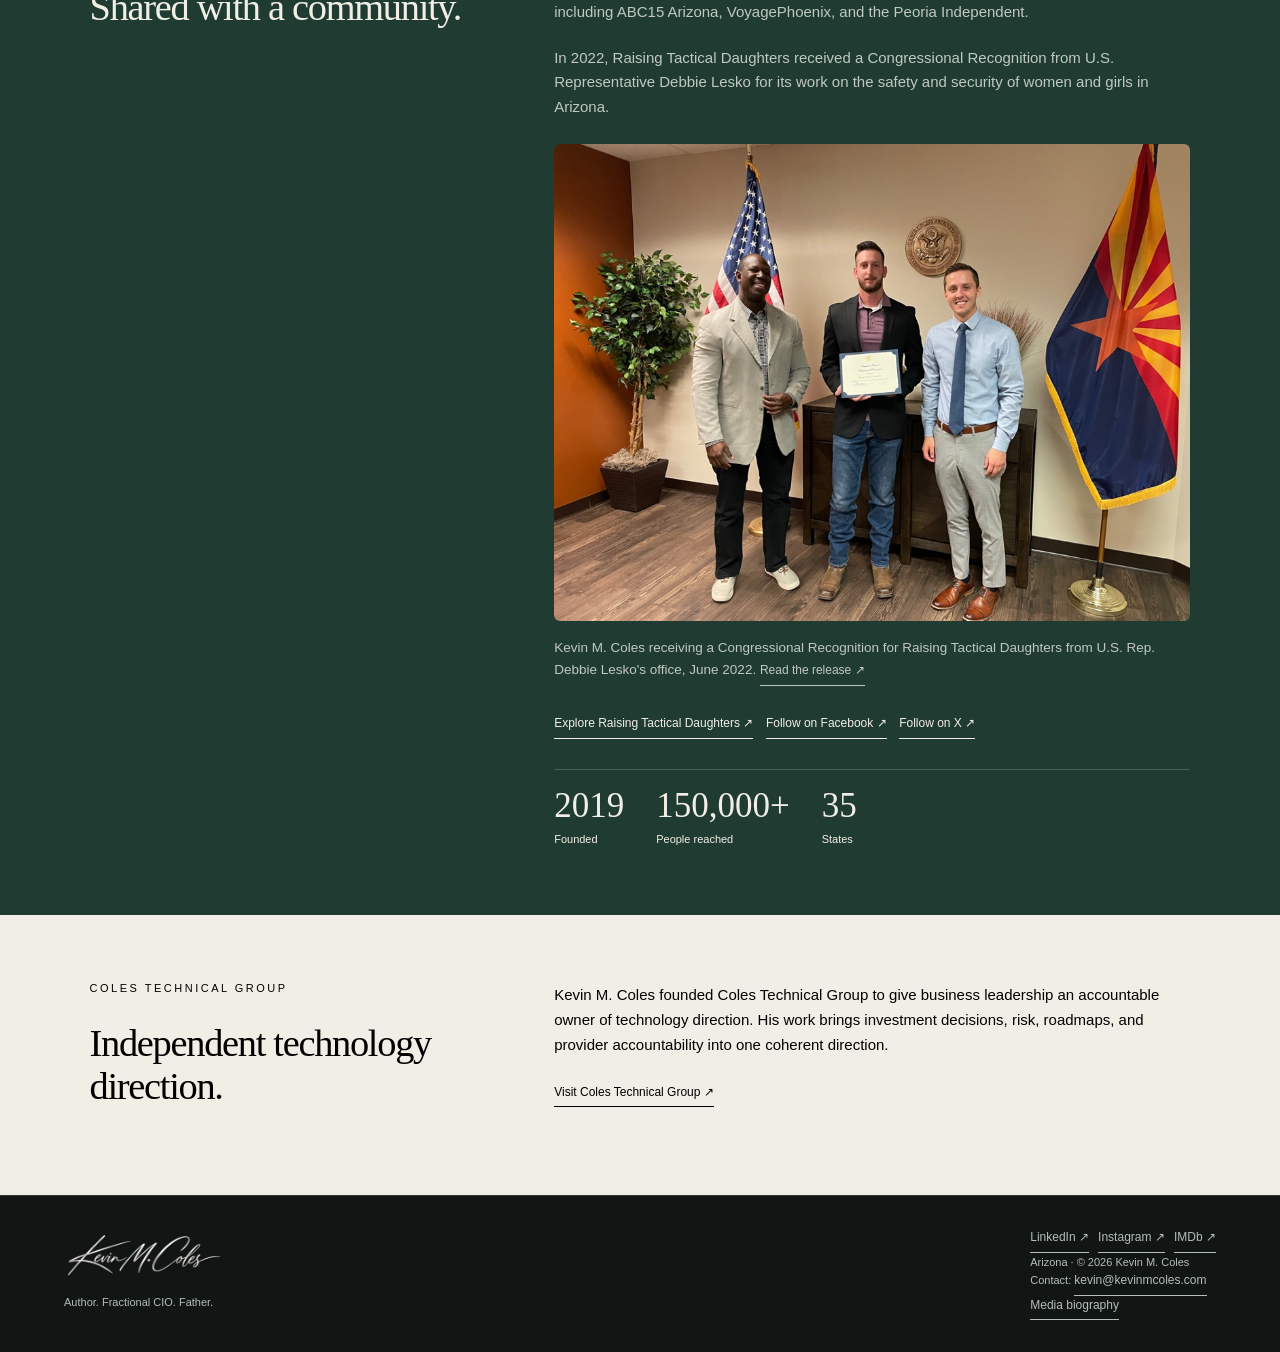
==== commit ea4e1d2d: "About: add RTD Congressional Recognition photo, caption and award schema" ====
--- a/about/index.html
+++ b/about/index.html
@@ -4,11 +4,11 @@
 <meta property="og:type" content="website"><meta property="og:site_name" content="Kevin M. Coles"><meta property="og:title" content="About Kevin M. Coles | Father, Founder &amp; Author"><meta property="og:description" content="Meet Kevin M. Coles, founder of Coles Technical Group and Raising Tactical Daughters. Discover his story, enterprise technology experience, and approach to fatherhood."><meta property="og:url" content="https://kevinmcoles.com/about/"><meta property="og:image" content="https://kevinmcoles.com/images/kevin-m-coles-podcast.webp"><meta property="og:image:alt" content="Kevin M. Coles">
 <meta name="twitter:card" content="summary_large_image"><meta name="twitter:title" content="About Kevin M. Coles | Father, Founder &amp; Author"><meta name="twitter:description" content="Meet Kevin M. Coles, founder of Coles Technical Group and Raising Tactical Daughters. Discover his story, enterprise technology experience, and approach to fatherhood."><meta name="twitter:image" content="https://kevinmcoles.com/images/kevin-m-coles-podcast.webp">
 <link rel="icon" href="/favicon.ico?v=kmc1" sizes="16x16 32x32 48x48"><link rel="icon" href="/favicon-32.png?v=kmc1" type="image/png" sizes="32x32"><link rel="icon" href="/favicon.svg?v=kmc1" type="image/svg+xml" sizes="any"><link rel="apple-touch-icon" href="/apple-touch-icon.png?v=kmc1" sizes="180x180"><link rel="stylesheet" href="/assets/site.css?v=20261025-strip1">
-<script type="application/ld+json">{"@context": "https://schema.org", "@graph": [{"@type": "Person", "@id": "https://kevinmcoles.com/#person", "name": "Kevin M. Coles", "givenName": "Kevin", "additionalName": "M.", "familyName": "Coles", "url": "https://kevinmcoles.com/", "image": "https://kevinmcoles.com/images/kevin-portrait.jpg", "description": "Kevin M. Coles is an author and fractional CIO. He founded Coles Technical Group and Raising Tactical Daughters. Not to be confused with the Oregon-based labor attorney of the same name.", "jobTitle": "Author & Fractional CIO", "worksFor": {"@id": "https://colestechnicalgroup.com/#organization"}, "knowsAbout": ["Technology governance", "Enterprise mobility", "Technology leadership", "Fatherhood", "Situational awareness"], "sameAs": ["https://www.linkedin.com/in/kevinmcoles/", "https://www.instagram.com/kevinmcolesofficial/", "https://github.com/KevinMColes", "https://substack.com/@kevinmcoles", "https://medium.com/@KevinMColes", "https://www.amazon.com/stores/author/B0HPX8QGJS", "https://www.goodreads.com/author/show/73347207.Kevin_M_Coles", "https://www.bookbub.com/authors/kevin-m-coles", "https://www.wikidata.org/wiki/Q141620787", "https://www.imdb.com/name/nm19090808/", "https://www.facebook.com/KevinMColesOfficial/", "https://about.me/kevinmcoles", "https://allauthor.com/profile/kevinmcoles/", "https://gravatar.com/kawaiifortunately12cfa35b08", "https://speakerhub.com/speaker/kevin-coles"], "subjectOf": ["https://shows.acast.com/step-stories-podcast-thriving-and-surviving-life-in-blended/episodes/ep-45-kevin-coles", "https://open.spotify.com/episode/154emAimWp7X7W0jd6kQG9", "https://podcasts.apple.com/us/podcast/ep-45-kevin-m-coles-the-father-he-needed-the-father-he-became/id1846685487?i=1000801395231"]}, {"@type": "Organization", "@id": "https://colestechnicalgroup.com/#organization", "name": "Coles Technical Group", "url": "https://colestechnicalgroup.com/", "founder": {"@id": "https://kevinmcoles.com/#person"}}, {"@type": "Organization", "@id": "https://raisingtacticaldaughters.com/#organization", "name": "Raising Tactical Daughters", "legalName": "Kevin M. Coles LLC", "url": "https://raisingtacticaldaughters.com/", "founder": {"@id": "https://kevinmcoles.com/#person"}, "description": "A situational-awareness and safety initiative for girls and women, founded by Kevin M. Coles in Peoria, Arizona in 2019. Operated today as a DBA of Kevin M. Coles LLC.", "foundingDate": "2019", "sameAs": ["https://www.wikidata.org/wiki/Q141694144", "https://www.facebook.com/raisingtacticaldaughtersofficial", "https://x.com/RTDaughters"]}, {"@type": "WebSite", "@id": "https://kevinmcoles.com/#website", "url": "https://kevinmcoles.com/", "name": "Kevin M. Coles", "publisher": {"@id": "https://kevinmcoles.com/#person"}}, {"@type": "ProfilePage", "@id": "https://kevinmcoles.com/about/#webpage", "url": "https://kevinmcoles.com/about/", "name": "About Kevin M. Coles | Father, Founder & Author", "description": "Meet Kevin M. Coles, founder of Coles Technical Group and Raising Tactical Daughters. Discover his story, enterprise technology experience, and approach to fatherhood.", "isPartOf": {"@id": "https://kevinmcoles.com/#website"}, "mainEntity": {"@id": "https://kevinmcoles.com/#person"}, "about": {"@id": "https://kevinmcoles.com/#person"}}]}</script>
+<script type="application/ld+json">{"@context": "https://schema.org", "@graph": [{"@type": "Person", "@id": "https://kevinmcoles.com/#person", "name": "Kevin M. Coles", "givenName": "Kevin", "additionalName": "M.", "familyName": "Coles", "url": "https://kevinmcoles.com/", "image": "https://kevinmcoles.com/images/kevin-portrait.jpg", "description": "Kevin M. Coles is an author and fractional CIO. He founded Coles Technical Group and Raising Tactical Daughters. Not to be confused with the Oregon-based labor attorney of the same name.", "jobTitle": "Author & Fractional CIO", "worksFor": {"@id": "https://colestechnicalgroup.com/#organization"}, "knowsAbout": ["Technology governance", "Enterprise mobility", "Technology leadership", "Fatherhood", "Situational awareness"], "sameAs": ["https://www.linkedin.com/in/kevinmcoles/", "https://www.instagram.com/kevinmcolesofficial/", "https://github.com/KevinMColes", "https://substack.com/@kevinmcoles", "https://medium.com/@KevinMColes", "https://www.amazon.com/stores/author/B0HPX8QGJS", "https://www.goodreads.com/author/show/73347207.Kevin_M_Coles", "https://www.bookbub.com/authors/kevin-m-coles", "https://www.wikidata.org/wiki/Q141620787", "https://www.imdb.com/name/nm19090808/", "https://www.facebook.com/KevinMColesOfficial/", "https://about.me/kevinmcoles", "https://allauthor.com/profile/kevinmcoles/", "https://gravatar.com/kawaiifortunately12cfa35b08", "https://speakerhub.com/speaker/kevin-coles"], "subjectOf": ["https://shows.acast.com/step-stories-podcast-thriving-and-surviving-life-in-blended/episodes/ep-45-kevin-coles", "https://open.spotify.com/episode/154emAimWp7X7W0jd6kQG9", "https://podcasts.apple.com/us/podcast/ep-45-kevin-m-coles-the-father-he-needed-the-father-he-became/id1846685487?i=1000801395231", "https://canvasrebel.com/meet-kevin-coles/", "https://music.amazon.com/podcasts/e20b67a9-d5dd-4652-803c-814bcf57206b/episodes/2f3d8991-7104-4e42-978c-37baae8542cb/she%27s-so-right-show-raising-tactical-daughters-with-special-guest-kevin-coles", "https://www.itbrew.com/stories/how-to-lead-an-it-team-you-didnt-build", "https://voyagephoenix.com/interview/community-highlights-meet-kevin-m-coles-of-coles-technical-group"]}, {"@type": "Organization", "@id": "https://colestechnicalgroup.com/#organization", "name": "Coles Technical Group", "url": "https://colestechnicalgroup.com/", "founder": {"@id": "https://kevinmcoles.com/#person"}}, {"@type": "Organization", "@id": "https://raisingtacticaldaughters.com/#organization", "name": "Raising Tactical Daughters", "legalName": "Kevin M. Coles LLC", "url": "https://raisingtacticaldaughters.com/", "founder": {"@id": "https://kevinmcoles.com/#person"}, "description": "A situational-awareness and safety initiative for girls and women, founded by Kevin M. Coles in Peoria, Arizona in 2019. Operated today as a DBA of Kevin M. Coles LLC.", "foundingDate": "2019", "award": "Congressional Recognition, U.S. Representative Debbie Lesko (AZ 08), 2022", "sameAs": ["https://www.wikidata.org/wiki/Q141694144", "https://www.facebook.com/raisingtacticaldaughtersofficial", "https://x.com/RTDaughters"]}, {"@type": "WebSite", "@id": "https://kevinmcoles.com/#website", "url": "https://kevinmcoles.com/", "name": "Kevin M. Coles", "publisher": {"@id": "https://kevinmcoles.com/#person"}}, {"@type": "ProfilePage", "@id": "https://kevinmcoles.com/about/#webpage", "url": "https://kevinmcoles.com/about/", "name": "About Kevin M. Coles | Father, Founder & Author", "description": "Meet Kevin M. Coles, founder of Coles Technical Group and Raising Tactical Daughters. Discover his story, enterprise technology experience, and approach to fatherhood.", "isPartOf": {"@id": "https://kevinmcoles.com/#website"}, "mainEntity": {"@id": "https://kevinmcoles.com/#person"}, "about": {"@id": "https://kevinmcoles.com/#person"}}]}</script>
 </head><body><div id="kmc-site"><a class="skip-link" href="#main-content">Skip to content</a><header class="nav"><a class="brand" href="/" aria-label="Kevin M. Coles | Home"><img src="/images/kevin-m-coles-signature.webp" alt="Kevin M. Coles" width="720" height="240" decoding="async"></a><nav class="links" aria-label="Main navigation"><a href="/">Home</a><a href="/about/" aria-current="page">About</a><a href="/speaking/">Speaking</a><a href="/book/">The Book</a><a href="/media/">Media</a><a href="/podcasts/">Podcasts</a></nav></header><main id="main-content"><div class="page" data-view="about">
 <div class="about-opening"><img src="/images/kevin-m-coles-podcast.webp" alt="Kevin M. Coles seated at a podcast microphone" width="1374" height="1145" decoding="async" fetchpriority="high"><div class="about-opening-copy"><div class="eyebrow">About Kevin M. Coles</div><h1><span>The person</span><span>behind the work.</span></h1><p>Father. Founder. Author.<br>Fifteen years in technology. A community built for his daughters. A story still being written.</p></div></div>
 <section class="block light"><div class="about-editorial"><div class="about-section-heading"><div class="eyebrow">Biography</div><h2>Kevin M. Coles</h2></div><div class="about-section-body"><p>Kevin M. Coles is an Arizona-based author and fractional CIO. He founded Coles Technical Group and Raising Tactical Daughters, and is the author of the memoir <em>The One Who Would Be Okay.</em></p><p>His career spans fifteen years in enterprise technology across financial services, defense, utilities, government, and media. His writing and speaking reach beyond technology into responsibility, fatherhood, loss, and rebuilding.</p></div></div></section>
 <section class="block"><div class="about-editorial"><div class="about-section-heading"><div class="eyebrow">The story</div><h2>Being counted on<br>starts somewhere.</h2></div><div class="about-section-body"><p>Kevin M. Coles moved to Arizona as a child and spent much of his adolescence learning to manage life with limited adult presence. Years later, losing his father changed what success, family, and being there meant to him.</p><p class="muted">He built a technology career from analyst to technical leadership. He also experienced financial collapse and the work of rebuilding. Those experiences form the personal foundation of his memoir.</p><p class="muted">Fatherhood made the responsibility more specific: be present, make memories, and give his daughters a childhood they can remember with laughter.</p></div></div></section>
-<section class="block green"><div class="about-editorial"><div class="about-section-heading"><div class="eyebrow">Raising Tactical Daughters</div><h2>Built for his daughters.<br>Shared with a community.</h2></div><div class="about-section-body"><p>Founded in 2019, Raising Tactical Daughters focused on situational awareness, de-escalation, and practical self-defense education for women and girls.</p><p class="muted">The community grew to reach more than 150,000 people across 35 states, with coverage including ABC15 Arizona, VoyagePhoenix, and the Peoria Independent.</p><a class="text-link" href="https://raisingtacticaldaughters.com/" target="_blank" rel="noopener">Explore Raising Tactical Daughters ↗</a> &nbsp; <a class="text-link" href="https://www.facebook.com/raisingtacticaldaughtersofficial" target="_blank" rel="noopener">Follow on Facebook ↗</a> &nbsp; <a class="text-link" href="https://x.com/RTDaughters" target="_blank" rel="noopener">Follow on X ↗</a><div class="stats"><div><b>2019</b><span>Founded</span></div><div><b>150,000+</b><span>People reached</span></div><div><b>35</b><span>States</span></div></div></div></div></section>
+<section class="block green"><div class="about-editorial"><div class="about-section-heading"><div class="eyebrow">Raising Tactical Daughters</div><h2>Built for his daughters.<br>Shared with a community.</h2></div><div class="about-section-body"><p>Founded in 2019, Raising Tactical Daughters focused on situational awareness, de-escalation, and practical self-defense education for women and girls.</p><p class="muted">The community grew to reach more than 150,000 people across 35 states, with coverage including ABC15 Arizona, VoyagePhoenix, and the Peoria Independent.</p><p class="muted">In 2022, Raising Tactical Daughters received a Congressional Recognition from U.S. Representative Debbie Lesko for its work on the safety and security of women and girls in Arizona.</p><figure class="recognition" style="margin:1.5rem 0"><img src="/images/rtd-congressional-recognition-2022.jpg" alt="Kevin M. Coles holding a Congressional Recognition certificate for Raising Tactical Daughters, with the U.S. and Arizona flags behind him" width="936" height="702" loading="lazy" decoding="async" style="width:100%;height:auto;border-radius:6px"><figcaption class="muted" style="font-size:.9em;margin-top:.5rem">Kevin M. Coles receiving a Congressional Recognition for Raising Tactical Daughters from U.S. Rep. Debbie Lesko's office, June 2022. <a class="text-link" href="https://web.archive.org/web/20230623191426/https://lesko.house.gov/news/documentsingle.aspx?DocumentID=2725" target="_blank" rel="noopener">Read the release ↗</a></figcaption></figure><a class="text-link" href="https://raisingtacticaldaughters.com/" target="_blank" rel="noopener">Explore Raising Tactical Daughters ↗</a> &nbsp; <a class="text-link" href="https://www.facebook.com/raisingtacticaldaughtersofficial" target="_blank" rel="noopener">Follow on Facebook ↗</a> &nbsp; <a class="text-link" href="https://x.com/RTDaughters" target="_blank" rel="noopener">Follow on X ↗</a><div class="stats"><div><b>2019</b><span>Founded</span></div><div><b>150,000+</b><span>People reached</span></div><div><b>35</b><span>States</span></div></div></div></div></section>
 <section class="block light"><div class="about-editorial"><div class="about-section-heading"><div class="eyebrow">Coles Technical Group</div><h2>Independent technology direction.</h2></div><div class="about-section-body"><p>Kevin M. Coles founded Coles Technical Group to give business leadership an accountable owner of technology direction. His work brings investment decisions, risk, roadmaps, and provider accountability into one coherent direction.</p><a class="text-link" href="https://colestechnicalgroup.com" target="_blank" rel="noopener">Visit Coles Technical Group ↗</a></div></div></section>
 </div></main><footer><div class="footer-identity"><a class="footer-signature" href="/" aria-label="Kevin M. Coles | Home"><img src="/images/kevin-m-coles-signature.webp" alt="Kevin M. Coles" width="720" height="240" decoding="async"></a><span>Author. Fractional CIO. Father.</span></div><div><a class="text-link" href="https://www.linkedin.com/in/kevinmcoles/" target="_blank" rel="noopener">LinkedIn ↗</a> &nbsp; <a class="text-link" href="https://www.instagram.com/kevinmcolesofficial/" target="_blank" rel="noopener">Instagram ↗</a> &nbsp; <a class="text-link" href="https://www.imdb.com/name/nm19090808/" target="_blank" rel="noopener">IMDb ↗</a><br>Arizona · © 2026 Kevin M. Coles<br>Contact: <a class="text-link" href="mailto:kevin@kevinmcoles.com">kevin@kevinmcoles.com</a><br><a class="text-link" href="/media/#press-bio">Media biography</a></div></footer></div></body></html>
